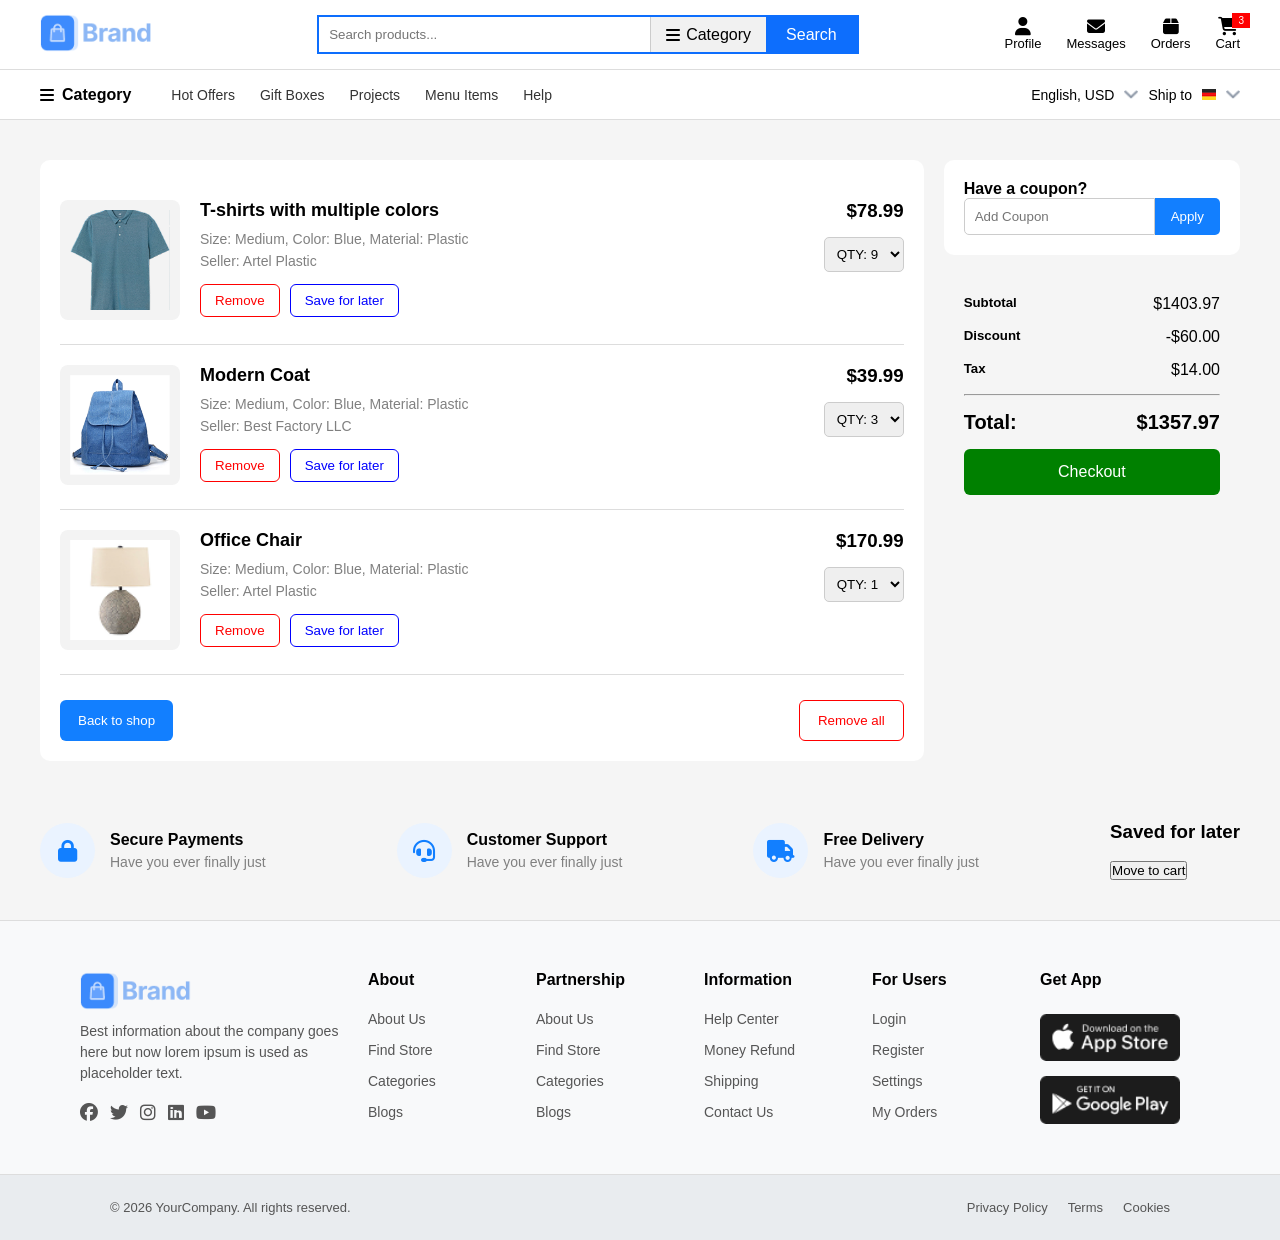
==== addtocart.html @ 7b9c89c0 "add some new feature in prvious file and start addtpcart page" ====
<!doctype html>
<html lang="en">

<head>
  <meta charset="UTF-8" />
  <meta name="viewport" content="width=device-width, initial-scale=1.0" />
  <title>Add To Cart</title>
  <link rel="stylesheet" href="addtocart.css" />
  <link rel="stylesheet" href="https://cdnjs.cloudflare.com/ajax/libs/font-awesome/6.5.1/css/all.min.css"/>
</head>

<body>
  <div class="wrapper">
    <div id="header"></div>
    <!-- selected products in cart -->
    <section class="above-section">

      <!-- LEFT SIDE -->
      <section class="cart-product">

        <!-- PRODUCT 1 -->
        <article class="product-card">

          <div class="product-info">

            <figure>
              <img src="/assets/Layout/alibaba/Image/cloth/Bitmap.png" alt="T-shirt">
            </figure>

            <div class="product-text">
              <h4>T-shirts with multiple colors</h4>

              <p>Size: Medium, Color: Blue, Material: Plastic</p>

              <p>Seller: Artel Plastic</p>

              <div class="buttons">
                <button class="remove-btn">Remove</button>
                <button class="save-btn">Save for later</button>
              </div>
            </div>

          </div>

          <aside class="product-price">
            <h3>$78.99</h3>

            <select>
              <option>QTY: 9</option>
            </select>
          </aside>

        </article>

        <!-- PRODUCT 2 -->
        <article class="product-card">

          <div class="product-info">

            <figure>
              <img src="/assets/Layout/alibaba/Image/cloth/image 26.png" alt="Coat">
            </figure>

            <div class="product-text">
              <h4>Modern Coat</h4>

              <p>Size: Medium, Color: Blue, Material: Plastic</p>

              <p>Seller: Best Factory LLC</p>

              <div class="buttons">
                <button class="remove-btn">Remove</button>
                <button class="save-btn">Save for later</button>
              </div>
            </div>

          </div>

          <aside class="product-price">
            <h3>$39.99</h3>

            <select>
              <option>QTY: 3</option>
            </select>
          </aside>

        </article>

        <!-- PRODUCT 3 -->
        <article class="product-card">

          <div class="product-info">

            <figure>
              <img src="/assets/Image/interior/6.png" alt="Chair">
            </figure>

            <div class="product-text">
              <h4>Office Chair</h4>

              <p>Size: Medium, Color: Blue, Material: Plastic</p>

              <p>Seller: Artel Plastic</p>

              <div class="buttons">
                <button class="remove-btn">Remove</button>
                <button class="save-btn">Save for later</button>
              </div>
            </div>

          </div>

          <aside class="product-price">
            <h3>$170.99</h3>

            <select>
              <option>QTY: 1</option>
            </select>
          </aside>

        </article>

        <!-- CART BUTTONS -->
        <footer class="cart-buttons">
          <button class="back-btn">Back to shop</button>
          <button class="remove-all-btn">Remove all</button>
        </footer>

      </section>

      <!-- RIGHT SIDE -->
      <aside class="right-side">

        <!-- COUPON -->
        <section class="coupon">

          <h4>Have a coupon?</h4>

          <div class="coupon-input">
            <input type="text" placeholder="Add Coupon">

            <button>Apply</button>
          </div>

        </section>

        <!-- CHECKOUT -->
        <section class="checkout">

          <div>
            <h5>Subtotal</h5>
            <p>$1403.97</p>
          </div>

          <div>
            <h5>Discount</h5>
            <p>-$60.00</p>
          </div>

          <div>
            <h5>Tax</h5>
            <p>$14.00</p>
          </div>

          <hr>

          <div class="total">
            <h4>Total:</h4>
            <p>$1357.97</p>
          </div>

          <button>Checkout</button>

        </section>

      </aside>

    </section>
    <div class="services">

  <div class="service-box">
    <i class="fa-solid fa-lock"></i>

    <div>
      <h5>Secure Payments</h5>
      <p>Have you ever finally just</p>
    </div>
  </div>

  <div class="service-box">
    <i class="fa-solid fa-headset"></i>

    <div>
      <h5>Customer Support</h5>
      <p>Have you ever finally just</p>
    </div>
  </div>

  <div class="service-box">
    <i class="fa-solid fa-truck"></i>

    <div>
      <h5>Free Delivery</h5>
      <p>Have you ever finally just</p>
    </div>
  </div>
<section>
  <h3>Saved for later</h3>
  <div>
     <img />
     <p></p>
     <p></p>
     <button>Move to cart</button>
  </div>
</section>
</div>
  

  </div>
  <div id="footer"></div>
  </div>

  <script>
    fetch("header.html")
      .then((response) => response.text())
      .then((data) => {
        document.getElementById("header").innerHTML = data;
      });

    fetch("footer.html")
      .then((response) => response.text())
      .then((data) => {
        document.getElementById("footer").innerHTML = data;
      });
  </script>
</body>

</html>
---- addtocart.css ----
*{
    margin:0;
    padding:0;
    box-sizing:border-box;
    font-family:Arial, Helvetica, sans-serif;
}

body{
    background:#f5f5f5;
    color:black;
}

/* MAIN SECTION */

.above-section{
    display:flex;
    gap:20px;
    align-items:flex-start;
    margin:40px;
}

/* LEFT SIDE */

.cart-product{
    flex:3;
    background:white;
    padding:20px;
    border-radius:10px;
}

/* PRODUCT CARD */

.product-card{
    display:flex;
    justify-content:space-between;
    align-items:flex-start;
    padding:20px 0;
    border-bottom:1px solid #ddd;
}

/* IMAGE + TEXT */

.product-info{
    display:flex;
    gap:20px;
}

.product-info img{
    width:120px;
    height:120px;
    object-fit:cover;
    border-radius:8px;
    background:#f3f3f3;
    padding:10px;
}

.product-text h4{
    margin-bottom:10px;
    font-size:18px;
}

.product-text p{
    color:gray;
    margin-bottom:6px;
    font-size:14px;
}

/* BUTTONS */

.buttons{
    display:flex;
    gap:10px;
    margin-top:15px;
}

.remove-btn{
    background:white;
    color:red;
    border:1px solid red;
    padding:8px 14px;
    border-radius:6px;
    cursor:pointer;
}

.save-btn{
    background:white;
    color:blue;
    border:1px solid blue;
    padding:8px 14px;
    border-radius:6px;
    cursor:pointer;
}

/* PRICE SIDE */

.product-price{
    text-align:right;
}

.product-price h3{
    margin-bottom:15px;
}

.product-price select{
    padding:8px;
    border-radius:5px;
    border:1px solid #ccc;
}

/* CART BUTTONS */

.cart-buttons{
    display:flex;
    justify-content:space-between;
    margin-top:25px;
}

.back-btn{
    background:#127fff;
    color:white;
    border:none;
    padding:12px 18px;
    border-radius:6px;
    cursor:pointer;
}

.remove-all-btn{
    background:white;
    color:red;
    border:1px solid red;
    padding:12px 18px;
    border-radius:6px;
    cursor:pointer;
}

/* RIGHT SIDE */

.right-side{
    flex:1;
    display:flex;
    flex-direction:column;
    gap:20px;
}

/* COUPON */

.coupon{
    background:white;
    padding:20px;
    border-radius:10px;
}

.coupon p{
    margin-bottom:15px;
    font-weight:bold;
}

.coupon-input{
    display:flex;
}

.coupon-input input{
    flex:1;
    padding:10px;
    border:1px solid #ccc;
    border-radius:5px 0 0 5px;
    outline:none;
}

.coupon-input button{
    padding:10px 16px;
    border:none;
    background:#127fff;
    color:white;
    border-radius:0 5px 5px 0;
    cursor:pointer;
}

/* CHECKOUT */

.checkout{
    padding:20px;
    border-radius:10px;
}

.checkout div{
    display:flex;
    justify-content:space-between;
    margin-bottom:15px;
}

.checkout hr{
    margin:15px 0;
}

.total h4,
.total p{
    font-size:20px;
    font-weight:bold;
}

.checkout button{
    width:100%;
    padding:14px;
    border:none;
    background:green;
    color:white;
    font-size:16px;
    border-radius:6px;
    cursor:pointer;
}
.services{
    display:flex;
    justify-content:space-between;
    align-items:center;
    gap:20px;
    margin:20px;
    padding:20px;
    border-radius:10px;
}

.service-box{
    display:flex;
    align-items:center;
    gap:15px;
    flex:1;
}

.service-box i{
    width:55px;
    height:55px;
    background:#eaf3ff;
    color:#127fff;
    border-radius:50%;
    display:flex;
    justify-content:center;
    align-items:center;
    font-size:22px;
}

.service-box h5{
    font-size:16px;
    margin-bottom:5px;
    color:black;
}

.service-box p{
    font-size:14px;
    color:gray;
}
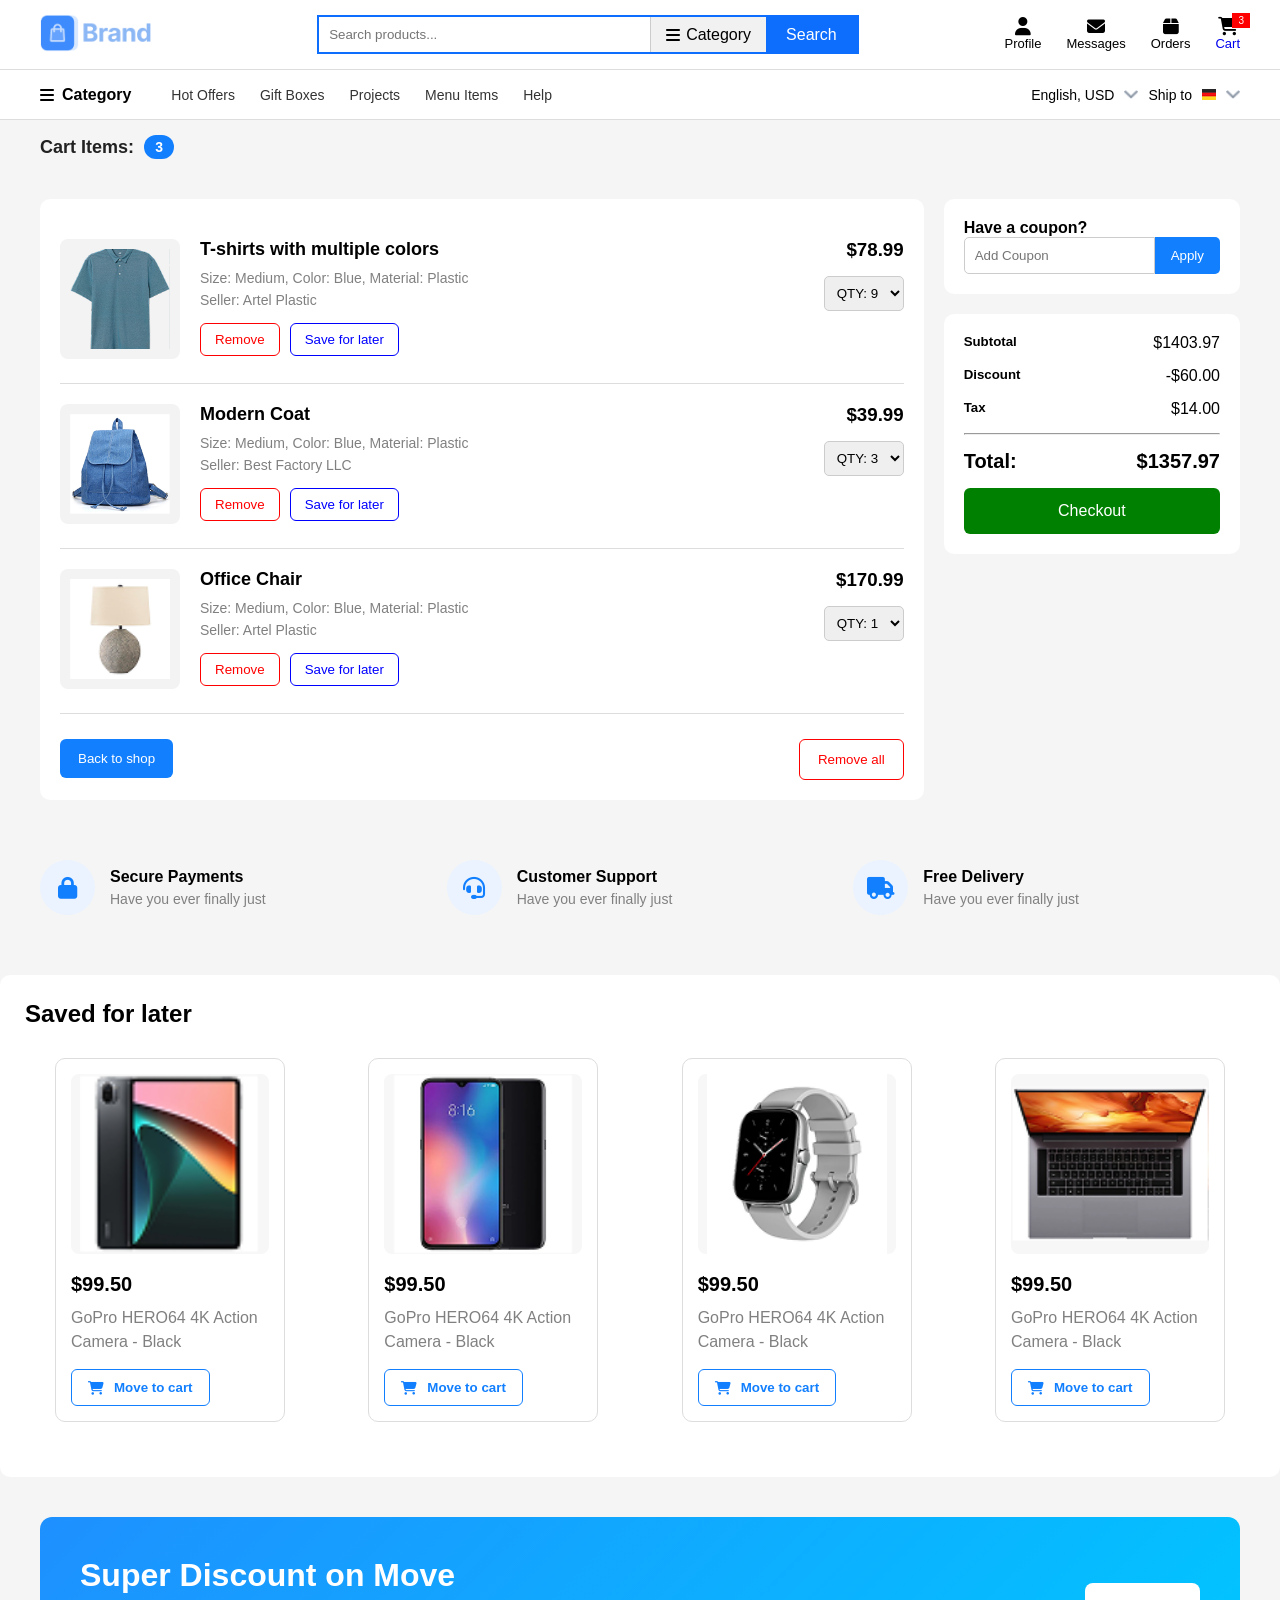
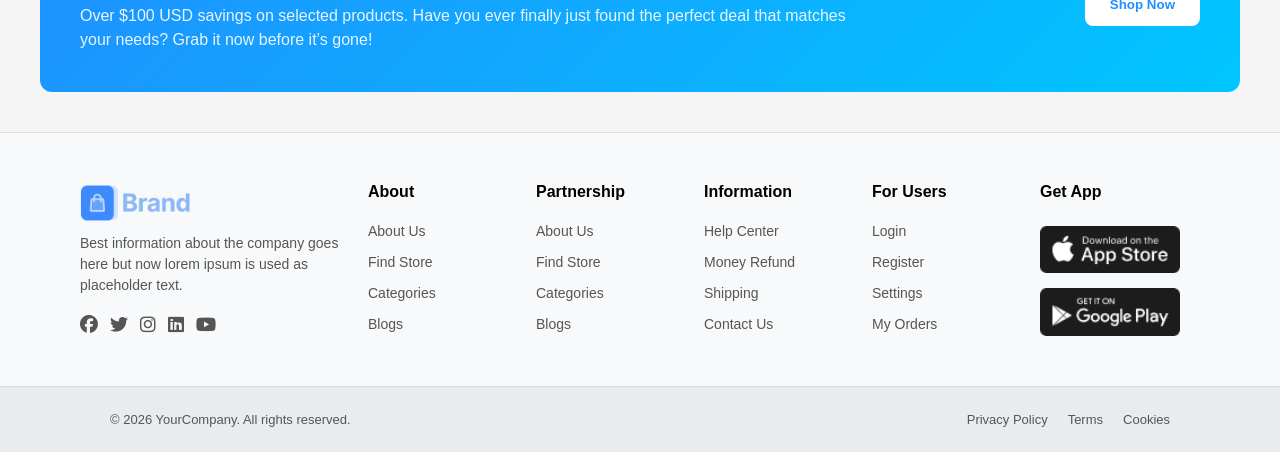
==== commit 40df827c: "complete add to cart functionality which is fully working and structured" ====
--- a/addtocart.html
+++ b/addtocart.html
@@ -12,6 +12,10 @@
 <body>
   <div class="wrapper">
     <div id="header"></div>
+    <h3 class="cart-header">
+  Cart Items:
+  <span id="cart-count">3</span>
+</h3>
     <!-- selected products in cart -->
     <section class="above-section">
 
@@ -122,7 +126,7 @@
 
         <!-- CART BUTTONS -->
         <footer class="cart-buttons">
-          <button class="back-btn">Back to shop</button>
+         <a href = "index.html"> <button class="back-btn" >Back to shop</button></a>
           <button class="remove-all-btn">Remove all</button>
         </footer>
 
@@ -204,18 +208,89 @@
       <p>Have you ever finally just</p>
     </div>
   </div>
-<section>
+
+</div>
+ 
+
+<section class="saved-section">
+
   <h3>Saved for later</h3>
-  <div>
-     <img />
-     <p></p>
-     <p></p>
-     <button>Move to cart</button>
-  </div>
+
+  <div class="saved-products">
+
+    <!-- CARD 1 -->
+    <article class="saved-card">
+      <img src="/assets/Image/tech/image 32.png" alt="camera">
+
+      <h4>$99.50</h4>
+
+      <p>GoPro HERO64 4K Action Camera - Black</p>
+
+      <button>
+        <i class="fa-solid fa-cart-shopping"></i>
+        Move to cart
+      </button>
+    </article>
+
+    <!-- CARD 2 -->
+    <article class="saved-card">
+      <img src="/assets/Image/tech/image 23.png" alt="mobile">
+
+      <h4>$99.50</h4>
+
+      <p>GoPro HERO64 4K Action Camera - Black</p>
+
+      <button>
+        <i class="fa-solid fa-cart-shopping"></i>
+        Move to cart
+      </button>
+    </article>
+
+    <!-- CARD 3 -->
+    <article class="saved-card">
+      <img src="/assets/Image/tech/8.png" alt="watch">
+
+      <h4>$99.50</h4>
+
+      <p>GoPro HERO64 4K Action Camera - Black</p>
+
+      <button>
+        <i class="fa-solid fa-cart-shopping"></i>
+        Move to cart
+      </button>
+    </article>
+
+    <!-- CARD 4 -->
+    <article class="saved-card">
+      <img src="/assets/Image/tech/image 34.png" alt="laptop">
+
+      <h4>$99.50</h4>
+
+      <p>GoPro HERO64 4K Action Camera - Black</p>
+
+      <button>
+        <i class="fa-solid fa-cart-shopping"></i>
+        Move to cart
+      </button>
+    </article>
+
+  </div>
+
 </section>
-</div>
-  
-
+ <section class="discount-banner">
+
+  <div class="discount-text">
+    <h1>Super Discount on Move</h1>
+    <p>
+      Over $100 USD savings on selected products. Have you ever finally just found the perfect deal that matches your needs? Grab it now before it’s gone!
+    </p>
+  </div>
+
+  <div class="discount-action">
+    <button>Shop Now</button>
+  </div>
+
+</section>
   </div>
   <div id="footer"></div>
   </div>
@@ -232,6 +307,71 @@
       .then((data) => {
         document.getElementById("footer").innerHTML = data;
       });
+
+  
+let cartCount = document.querySelectorAll(".product-card").length;
+const cartCountElement = document.getElementById("cart-count");
+
+
+function updateCartCount() {
+  cartCountElement.textContent = cartCount;
+}
+
+updateCartCount();
+
+document.querySelectorAll(".remove-btn").forEach((btn) => {
+  btn.addEventListener("click", (e) => {
+    const productCard = e.target.closest(".product-card");
+    productCard.remove();
+
+    cartCount--;
+    updateCartCount();
+    updateSubtotal();
+  });
+});
+
+
+document.querySelector(".remove-all-btn").addEventListener("click", () => {
+  document.querySelectorAll(".product-card").forEach((card) => card.remove());
+
+  cartCount = 0;
+  updateCartCount();
+  updateSubtotal();
+});
+
+
+document.querySelectorAll(".product-card").forEach((card) => {
+  const select = card.querySelector("select");
+
+  select.addEventListener("change", () => {
+    updateSubtotal();
+  });
+});
+
+function updateSubtotal() {
+  let subtotal = 0;
+
+  document.querySelectorAll(".product-card").forEach((card) => {
+    let priceText = card.querySelector(".product-price h3").textContent;
+    let price = parseFloat(priceText.replace("$", ""));
+
+    let qtyText = card.querySelector("select").value;
+    let qty = parseInt(qtyText.replace("QTY:", "").trim());
+
+    subtotal += price * qty;
+  });
+
+  document.querySelector(".checkout div p").textContent = "$" + subtotal.toFixed(2);
+
+
+}
+
+
+document.querySelectorAll(".save-btn").forEach((btn) => {
+  btn.addEventListener("click", () => {
+    alert("Item saved for later!");
+  });
+});
   </script>
 </body>
 
--- a/addtocart.css
+++ b/addtocart.css
@@ -10,7 +10,28 @@
     color:black;
 }
 
-/* MAIN SECTION */
+.cart-header{
+    display:flex;
+    align-items:center;
+    gap:10px;
+    font-size:18px;
+    font-weight:600;
+    color:#222;
+    margin: 15px 0  0 40px;
+}
+
+/* Cart number badge */
+#cart-count{
+    background:#127fff;
+    color:white;
+    padding:4px 10px;
+    border-radius:20px;
+    font-size:14px;
+    font-weight:bold;
+    display:inline-block;
+    min-width:30px;
+    text-align:center;
+}
 
 .above-section{
     display:flex;
@@ -181,12 +202,14 @@
 .checkout{
     padding:20px;
     border-radius:10px;
+     background-color: #fff;
 }
 
 .checkout div{
     display:flex;
     justify-content:space-between;
     margin-bottom:15px;
+   
 }
 
 .checkout hr{
@@ -247,4 +270,137 @@
 .service-box p{
     font-size:14px;
     color:gray;
+}
+.saved-section{
+    margin-top:40px;
+    background:white;
+    padding:25px;
+    border-radius:10px;
+}
+
+.saved-section h3{
+    margin-bottom:25px;
+    font-size:24px;
+    color:black;
+}
+
+/* FLEX CARDS */
+
+.saved-products{
+    display:flex;
+    gap:15px;
+    justify-content:space-between;
+    flex-wrap:wrap;
+    margin:30px
+    
+}
+
+/* CARD */
+
+.saved-card{
+    width:230px;
+    background:white;
+    border:1px solid #ddd;
+    border-radius:10px;
+    padding:15px;
+    transition:0.3s;
+}
+
+.saved-card:hover{
+    box-shadow:0 4px 12px rgba(0,0,0,0.1);
+}
+
+/* IMAGE */
+
+.saved-card img{
+    width:100%;
+    height:180px;
+    object-fit:contain;
+    background:#f7f7f7;
+    border-radius:8px;
+    margin-bottom:15px;
+}
+
+/* TEXT */
+
+.saved-card h4{
+    font-size:20px;
+    margin-bottom:10px;
+    color:black;
+}
+
+.saved-card p{
+    color:gray;
+    line-height:1.5;
+    margin-bottom:15px;
+}
+
+/* BUTTON */
+
+.saved-card button{
+    display:flex;
+    align-items:center;
+    gap:10px;
+    padding:10px 16px;
+    border:1px solid #127fff;
+    background:white;
+    color:#127fff;
+    border-radius:6px;
+    cursor:pointer;
+    font-weight:bold;
+    transition:0.3s;
+}
+
+.saved-card button:hover{
+    background:#127fff;
+    color:white;
+}
+
+.saved-card button i{
+    font-size:14px;
+}
+
+.discount-banner{
+    display:flex;
+    justify-content:space-between;
+    align-items:center;
+    padding:40px;
+    margin:40px;
+    border-radius:12px;
+
+    /* Gradient blue background */
+    background:linear-gradient(135deg, #1e90ff, #00c6ff);
+    color:white;
+}
+
+/* LEFT TEXT */
+.discount-text{
+    max-width:70%;
+}
+
+.discount-text h1{
+    font-size:32px;
+    margin-bottom:10px;
+}
+
+.discount-text p{
+    font-size:16px;
+    line-height:1.5;
+    opacity:0.9;
+}
+
+/* BUTTON SIDE */
+.discount-action button{
+    padding:14px 25px;
+    border:none;
+    border-radius:8px;
+    background:white;
+    color:#1e90ff;
+    font-weight:bold;
+    cursor:pointer;
+    transition:0.3s;
+}
+
+.discount-action button:hover{
+    background:#f1f1f1;
 }
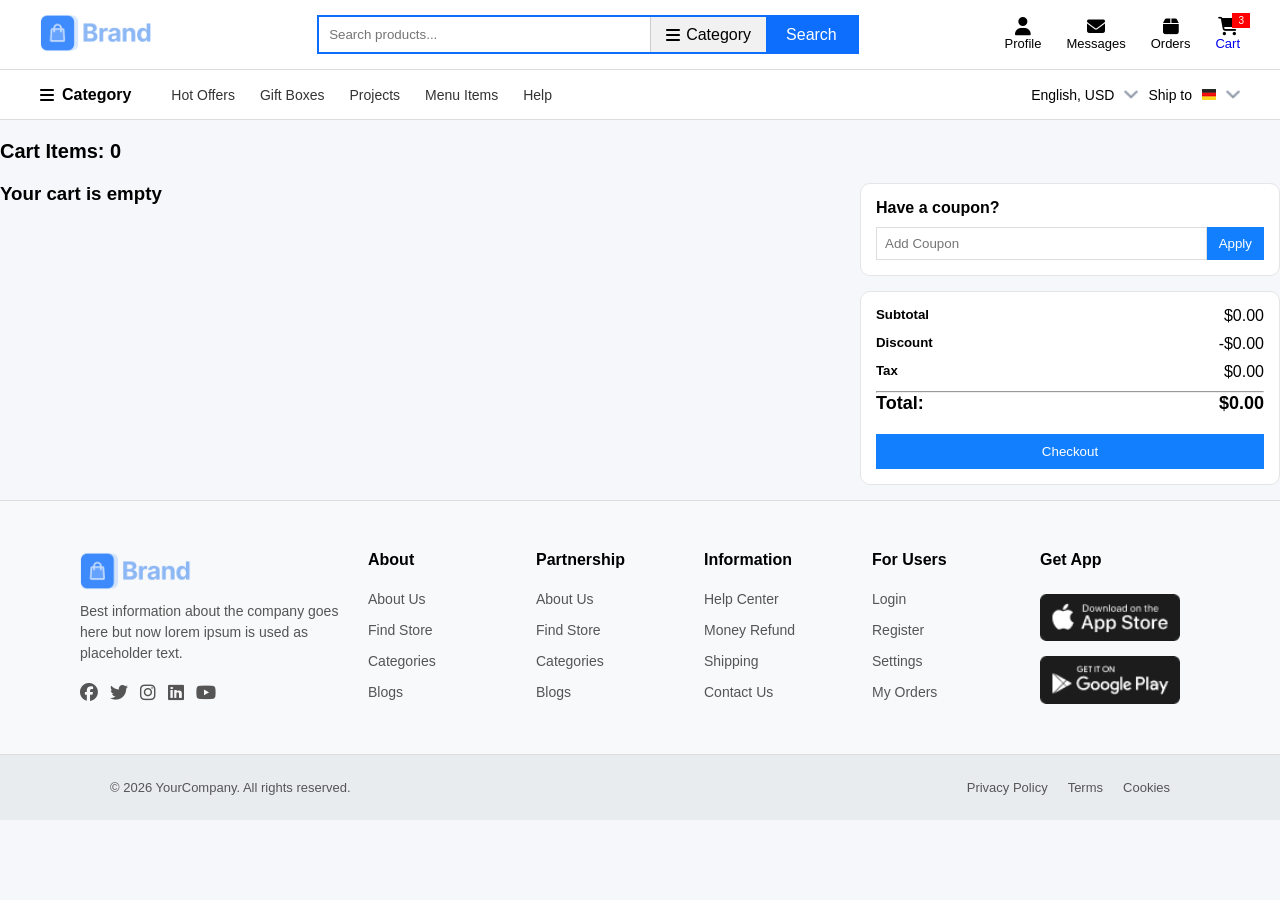
==== commit 0836f911: "feat: implement full ecommerce category and cart system with filters and dynamic product management " ====
--- a/addtocart.html
+++ b/addtocart.html
@@ -5,374 +5,76 @@
   <meta charset="UTF-8" />
   <meta name="viewport" content="width=device-width, initial-scale=1.0" />
   <title>Add To Cart</title>
+
   <link rel="stylesheet" href="addtocart.css" />
   <link rel="stylesheet" href="https://cdnjs.cloudflare.com/ajax/libs/font-awesome/6.5.1/css/all.min.css"/>
 </head>
 
 <body>
-  <div class="wrapper">
-    <div id="header"></div>
-    <h3 class="cart-header">
-  Cart Items:
-  <span id="cart-count">3</span>
-</h3>
-    <!-- selected products in cart -->
-    <section class="above-section">
 
-      <!-- LEFT SIDE -->
-      <section class="cart-product">
+<div class="wrapper">
 
-        <!-- PRODUCT 1 -->
-        <article class="product-card">
+  <div id="header"></div>
 
-          <div class="product-info">
+  <h3 class="cart-header">
+    Cart Items:
+    <span id="cart-count">0</span>
+  </h3>
 
-            <figure>
-              <img src="/assets/Layout/alibaba/Image/cloth/Bitmap.png" alt="T-shirt">
-            </figure>
+  <section class="above-section">
 
-            <div class="product-text">
-              <h4>T-shirts with multiple colors</h4>
+    <!-- LEFT SIDE CART -->
+    <section class="cart-product" id="cartContainer"></section>
 
-              <p>Size: Medium, Color: Blue, Material: Plastic</p>
+    <!-- RIGHT SIDE -->
+    <aside class="right-side">
 
-              <p>Seller: Artel Plastic</p>
+      <section class="coupon">
+        <h4>Have a coupon?</h4>
+        <div class="coupon-input">
+          <input type="text" placeholder="Add Coupon">
+          <button>Apply</button>
+        </div>
+      </section>
 
-              <div class="buttons">
-                <button class="remove-btn">Remove</button>
-                <button class="save-btn">Save for later</button>
-              </div>
-            </div>
+      <section class="checkout">
 
-          </div>
+        <div>
+          <h5>Subtotal</h5>
+          <p id="subtotal">$0</p>
+        </div>
 
-          <aside class="product-price">
-            <h3>$78.99</h3>
+        <div>
+          <h5>Discount</h5>
+          <p>-$0.00</p>
+        </div>
 
-            <select>
-              <option>QTY: 9</option>
-            </select>
-          </aside>
+        <div>
+          <h5>Tax</h5>
+          <p>$0.00</p>
+        </div>
 
-        </article>
+        <hr>
 
-        <!-- PRODUCT 2 -->
-        <article class="product-card">
+        <div class="total">
+          <h4>Total:</h4>
+          <p id="total">$0</p>
+        </div>
 
-          <div class="product-info">
-
-            <figure>
-              <img src="/assets/Layout/alibaba/Image/cloth/image 26.png" alt="Coat">
-            </figure>
-
-            <div class="product-text">
-              <h4>Modern Coat</h4>
-
-              <p>Size: Medium, Color: Blue, Material: Plastic</p>
-
-              <p>Seller: Best Factory LLC</p>
-
-              <div class="buttons">
-                <button class="remove-btn">Remove</button>
-                <button class="save-btn">Save for later</button>
-              </div>
-            </div>
-
-          </div>
-
-          <aside class="product-price">
-            <h3>$39.99</h3>
-
-            <select>
-              <option>QTY: 3</option>
-            </select>
-          </aside>
-
-        </article>
-
-        <!-- PRODUCT 3 -->
-        <article class="product-card">
-
-          <div class="product-info">
-
-            <figure>
-              <img src="/assets/Image/interior/6.png" alt="Chair">
-            </figure>
-
-            <div class="product-text">
-              <h4>Office Chair</h4>
-
-              <p>Size: Medium, Color: Blue, Material: Plastic</p>
-
-              <p>Seller: Artel Plastic</p>
-
-              <div class="buttons">
-                <button class="remove-btn">Remove</button>
-                <button class="save-btn">Save for later</button>
-              </div>
-            </div>
-
-          </div>
-
-          <aside class="product-price">
-            <h3>$170.99</h3>
-
-            <select>
-              <option>QTY: 1</option>
-            </select>
-          </aside>
-
-        </article>
-
-        <!-- CART BUTTONS -->
-        <footer class="cart-buttons">
-         <a href = "index.html"> <button class="back-btn" >Back to shop</button></a>
-          <button class="remove-all-btn">Remove all</button>
-        </footer>
+        <button>Checkout</button>
 
       </section>
 
-      <!-- RIGHT SIDE -->
-      <aside class="right-side">
+    </aside>
 
-        <!-- COUPON -->
-        <section class="coupon">
+  </section>
 
-          <h4>Have a coupon?</h4>
-
-          <div class="coupon-input">
-            <input type="text" placeholder="Add Coupon">
-
-            <button>Apply</button>
-          </div>
-
-        </section>
-
-        <!-- CHECKOUT -->
-        <section class="checkout">
-
-          <div>
-            <h5>Subtotal</h5>
-            <p>$1403.97</p>
-          </div>
-
-          <div>
-            <h5>Discount</h5>
-            <p>-$60.00</p>
-          </div>
-
-          <div>
-            <h5>Tax</h5>
-            <p>$14.00</p>
-          </div>
-
-          <hr>
-
-          <div class="total">
-            <h4>Total:</h4>
-            <p>$1357.97</p>
-          </div>
-
-          <button>Checkout</button>
-
-        </section>
-
-      </aside>
-
-    </section>
-    <div class="services">
-
-  <div class="service-box">
-    <i class="fa-solid fa-lock"></i>
-
-    <div>
-      <h5>Secure Payments</h5>
-      <p>Have you ever finally just</p>
-    </div>
-  </div>
-
-  <div class="service-box">
-    <i class="fa-solid fa-headset"></i>
-
-    <div>
-      <h5>Customer Support</h5>
-      <p>Have you ever finally just</p>
-    </div>
-  </div>
-
-  <div class="service-box">
-    <i class="fa-solid fa-truck"></i>
-
-    <div>
-      <h5>Free Delivery</h5>
-      <p>Have you ever finally just</p>
-    </div>
-  </div>
+  <div id="footer"></div>
 
 </div>
- 
 
-<section class="saved-section">
+<script src="products.js"></script>
+<script src="addtocart.js"></script>
 
-  <h3>Saved for later</h3>
-
-  <div class="saved-products">
-
-    <!-- CARD 1 -->
-    <article class="saved-card">
-      <img src="/assets/Image/tech/image 32.png" alt="camera">
-
-      <h4>$99.50</h4>
-
-      <p>GoPro HERO64 4K Action Camera - Black</p>
-
-      <button>
-        <i class="fa-solid fa-cart-shopping"></i>
-        Move to cart
-      </button>
-    </article>
-
-    <!-- CARD 2 -->
-    <article class="saved-card">
-      <img src="/assets/Image/tech/image 23.png" alt="mobile">
-
-      <h4>$99.50</h4>
-
-      <p>GoPro HERO64 4K Action Camera - Black</p>
-
-      <button>
-        <i class="fa-solid fa-cart-shopping"></i>
-        Move to cart
-      </button>
-    </article>
-
-    <!-- CARD 3 -->
-    <article class="saved-card">
-      <img src="/assets/Image/tech/8.png" alt="watch">
-
-      <h4>$99.50</h4>
-
-      <p>GoPro HERO64 4K Action Camera - Black</p>
-
-      <button>
-        <i class="fa-solid fa-cart-shopping"></i>
-        Move to cart
-      </button>
-    </article>
-
-    <!-- CARD 4 -->
-    <article class="saved-card">
-      <img src="/assets/Image/tech/image 34.png" alt="laptop">
-
-      <h4>$99.50</h4>
-
-      <p>GoPro HERO64 4K Action Camera - Black</p>
-
-      <button>
-        <i class="fa-solid fa-cart-shopping"></i>
-        Move to cart
-      </button>
-    </article>
-
-  </div>
-
-</section>
- <section class="discount-banner">
-
-  <div class="discount-text">
-    <h1>Super Discount on Move</h1>
-    <p>
-      Over $100 USD savings on selected products. Have you ever finally just found the perfect deal that matches your needs? Grab it now before it’s gone!
-    </p>
-  </div>
-
-  <div class="discount-action">
-    <button>Shop Now</button>
-  </div>
-
-</section>
-  </div>
-  <div id="footer"></div>
-  </div>
-
-  <script>
-    fetch("header.html")
-      .then((response) => response.text())
-      .then((data) => {
-        document.getElementById("header").innerHTML = data;
-      });
-
-    fetch("footer.html")
-      .then((response) => response.text())
-      .then((data) => {
-        document.getElementById("footer").innerHTML = data;
-      });
-
-  
-let cartCount = document.querySelectorAll(".product-card").length;
-const cartCountElement = document.getElementById("cart-count");
-
-
-function updateCartCount() {
-  cartCountElement.textContent = cartCount;
-}
-
-updateCartCount();
-
-document.querySelectorAll(".remove-btn").forEach((btn) => {
-  btn.addEventListener("click", (e) => {
-    const productCard = e.target.closest(".product-card");
-    productCard.remove();
-
-    cartCount--;
-    updateCartCount();
-    updateSubtotal();
-  });
-});
-
-
-document.querySelector(".remove-all-btn").addEventListener("click", () => {
-  document.querySelectorAll(".product-card").forEach((card) => card.remove());
-
-  cartCount = 0;
-  updateCartCount();
-  updateSubtotal();
-});
-
-
-document.querySelectorAll(".product-card").forEach((card) => {
-  const select = card.querySelector("select");
-
-  select.addEventListener("change", () => {
-    updateSubtotal();
-  });
-});
-
-function updateSubtotal() {
-  let subtotal = 0;
-
-  document.querySelectorAll(".product-card").forEach((card) => {
-    let priceText = card.querySelector(".product-price h3").textContent;
-    let price = parseFloat(priceText.replace("$", ""));
-
-    let qtyText = card.querySelector("select").value;
-    let qty = parseInt(qtyText.replace("QTY:", "").trim());
-
-    subtotal += price * qty;
-  });
-
-  document.querySelector(".checkout div p").textContent = "$" + subtotal.toFixed(2);
-
-
-}
-
-
-document.querySelectorAll(".save-btn").forEach((btn) => {
-  btn.addEventListener("click", () => {
-    alert("Item saved for later!");
-  });
-});
-  </script>
 </body>
-
 </html>
--- a/addtocart.css
+++ b/addtocart.css
@@ -1,406 +1,143 @@
 *{
-    margin:0;
-    padding:0;
-    box-sizing:border-box;
-    font-family:Arial, Helvetica, sans-serif;
+  margin:0;
+  padding:0;
+  box-sizing:border-box;
+  font-family:Arial;
 }
 
 body{
-    background:#f5f5f5;
-    color:black;
+  background:#f5f7fa;
 }
 
+/* WRAPPER */
+
+/* HEADER */
 .cart-header{
-    display:flex;
-    align-items:center;
-    gap:10px;
-    font-size:18px;
-    font-weight:600;
-    color:#222;
-    margin: 15px 0  0 40px;
+  margin:20px 0;
+  font-size:20px;
 }
 
-/* Cart number badge */
-#cart-count{
-    background:#127fff;
-    color:white;
-    padding:4px 10px;
-    border-radius:20px;
-    font-size:14px;
-    font-weight:bold;
-    display:inline-block;
-    min-width:30px;
-    text-align:center;
+/* MAIN LAYOUT */
+.above-section{
+  display:flex;
+  gap:20px;
 }
 
-.above-section{
-    display:flex;
-    gap:20px;
-    align-items:flex-start;
-    margin:40px;
-}
-
-/* LEFT SIDE */
-
+/* LEFT CART */
 .cart-product{
-    flex:3;
-    background:white;
-    padding:20px;
-    border-radius:10px;
+  flex:2;
 }
 
 /* PRODUCT CARD */
-
 .product-card{
-    display:flex;
-    justify-content:space-between;
-    align-items:flex-start;
-    padding:20px 0;
-    border-bottom:1px solid #ddd;
+  background:white;
+  display:flex;
+  justify-content:space-between;
+  padding:15px;
+  border-radius:10px;
+  margin-bottom:15px;
+  border:1px solid #e5e5e5;
 }
 
-/* IMAGE + TEXT */
-
 .product-info{
-    display:flex;
-    gap:20px;
+  display:flex;
+  gap:15px;
 }
 
 .product-info img{
-    width:120px;
-    height:120px;
-    object-fit:cover;
-    border-radius:8px;
-    background:#f3f3f3;
-    padding:10px;
+  width:90px;
+  height:90px;
+  object-fit:contain;
 }
 
 .product-text h4{
-    margin-bottom:10px;
-    font-size:18px;
+  margin-bottom:5px;
 }
 
 .product-text p{
-    color:gray;
-    margin-bottom:6px;
-    font-size:14px;
+  font-size:13px;
+  color:#666;
+  margin-bottom:5px;
 }
 
-/* BUTTONS */
-
-.buttons{
-    display:flex;
-    gap:10px;
-    margin-top:15px;
+.buttons button{
+  margin-right:8px;
+  padding:6px 10px;
+  border:none;
+  cursor:pointer;
+  font-size:12px;
 }
 
 .remove-btn{
-    background:white;
-    color:red;
-    border:1px solid red;
-    padding:8px 14px;
-    border-radius:6px;
-    cursor:pointer;
+  background:#ff4d4d;
+  color:white;
 }
 
 .save-btn{
-    background:white;
-    color:blue;
-    border:1px solid blue;
-    padding:8px 14px;
-    border-radius:6px;
-    cursor:pointer;
+  background:#eee;
 }
 
-/* PRICE SIDE */
-
+/* PRICE */
 .product-price{
-    text-align:right;
+  text-align:right;
 }
 
 .product-price h3{
-    margin-bottom:15px;
-}
-
-.product-price select{
-    padding:8px;
-    border-radius:5px;
-    border:1px solid #ccc;
-}
-
-/* CART BUTTONS */
-
-.cart-buttons{
-    display:flex;
-    justify-content:space-between;
-    margin-top:25px;
-}
-
-.back-btn{
-    background:#127fff;
-    color:white;
-    border:none;
-    padding:12px 18px;
-    border-radius:6px;
-    cursor:pointer;
-}
-
-.remove-all-btn{
-    background:white;
-    color:red;
-    border:1px solid red;
-    padding:12px 18px;
-    border-radius:6px;
-    cursor:pointer;
+  margin-bottom:10px;
 }
 
 /* RIGHT SIDE */
-
 .right-side{
-    flex:1;
-    display:flex;
-    flex-direction:column;
-    gap:20px;
+  flex:1;
 }
 
 /* COUPON */
-
-.coupon{
-    background:white;
-    padding:20px;
-    border-radius:10px;
-}
-
-.coupon p{
-    margin-bottom:15px;
-    font-weight:bold;
+.coupon, .checkout{
+  background:white;
+  padding:15px;
+  border-radius:10px;
+  margin-bottom:15px;
+  border:1px solid #e5e5e5;
 }
 
 .coupon-input{
-    display:flex;
+  display:flex;
+  margin-top:10px;
 }
 
 .coupon-input input{
-    flex:1;
-    padding:10px;
-    border:1px solid #ccc;
-    border-radius:5px 0 0 5px;
-    outline:none;
+  flex:1;
+  padding:8px;
+  border:1px solid #ddd;
 }
 
 .coupon-input button{
-    padding:10px 16px;
-    border:none;
-    background:#127fff;
-    color:white;
-    border-radius:0 5px 5px 0;
-    cursor:pointer;
+  padding:8px 12px;
+  border:none;
+  background:#127fff;
+  color:white;
 }
 
 /* CHECKOUT */
-
-.checkout{
-    padding:20px;
-    border-radius:10px;
-     background-color: #fff;
+.checkout div{
+  display:flex;
+  justify-content:space-between;
+  margin-bottom:10px;
 }
 
-.checkout div{
-    display:flex;
-    justify-content:space-between;
-    margin-bottom:15px;
-   
-}
-
-.checkout hr{
-    margin:15px 0;
-}
-
-.total h4,
-.total p{
-    font-size:20px;
-    font-weight:bold;
+.total{
+  display:flex;
+  justify-content:space-between;
+  font-weight:bold;
+  font-size:18px;
 }
 
 .checkout button{
-    width:100%;
-    padding:14px;
-    border:none;
-    background:green;
-    color:white;
-    font-size:16px;
-    border-radius:6px;
-    cursor:pointer;
-}
-.services{
-    display:flex;
-    justify-content:space-between;
-    align-items:center;
-    gap:20px;
-    margin:20px;
-    padding:20px;
-    border-radius:10px;
-}
-
-.service-box{
-    display:flex;
-    align-items:center;
-    gap:15px;
-    flex:1;
-}
-
-.service-box i{
-    width:55px;
-    height:55px;
-    background:#eaf3ff;
-    color:#127fff;
-    border-radius:50%;
-    display:flex;
-    justify-content:center;
-    align-items:center;
-    font-size:22px;
-}
-
-.service-box h5{
-    font-size:16px;
-    margin-bottom:5px;
-    color:black;
-}
-
-.service-box p{
-    font-size:14px;
-    color:gray;
-}
-.saved-section{
-    margin-top:40px;
-    background:white;
-    padding:25px;
-    border-radius:10px;
-}
-
-.saved-section h3{
-    margin-bottom:25px;
-    font-size:24px;
-    color:black;
-}
-
-/* FLEX CARDS */
-
-.saved-products{
-    display:flex;
-    gap:15px;
-    justify-content:space-between;
-    flex-wrap:wrap;
-    margin:30px
-    
-}
-
-/* CARD */
-
-.saved-card{
-    width:230px;
-    background:white;
-    border:1px solid #ddd;
-    border-radius:10px;
-    padding:15px;
-    transition:0.3s;
-}
-
-.saved-card:hover{
-    box-shadow:0 4px 12px rgba(0,0,0,0.1);
-}
-
-/* IMAGE */
-
-.saved-card img{
-    width:100%;
-    height:180px;
-    object-fit:contain;
-    background:#f7f7f7;
-    border-radius:8px;
-    margin-bottom:15px;
-}
-
-/* TEXT */
-
-.saved-card h4{
-    font-size:20px;
-    margin-bottom:10px;
-    color:black;
-}
-
-.saved-card p{
-    color:gray;
-    line-height:1.5;
-    margin-bottom:15px;
-}
-
-/* BUTTON */
-
-.saved-card button{
-    display:flex;
-    align-items:center;
-    gap:10px;
-    padding:10px 16px;
-    border:1px solid #127fff;
-    background:white;
-    color:#127fff;
-    border-radius:6px;
-    cursor:pointer;
-    font-weight:bold;
-    transition:0.3s;
-}
-
-.saved-card button:hover{
-    background:#127fff;
-    color:white;
-}
-
-.saved-card button i{
-    font-size:14px;
-}
-
-.discount-banner{
-    display:flex;
-    justify-content:space-between;
-    align-items:center;
-    padding:40px;
-    margin:40px;
-    border-radius:12px;
-
-    /* Gradient blue background */
-    background:linear-gradient(135deg, #1e90ff, #00c6ff);
-    color:white;
-}
-
-/* LEFT TEXT */
-.discount-text{
-    max-width:70%;
-}
-
-.discount-text h1{
-    font-size:32px;
-    margin-bottom:10px;
-}
-
-.discount-text p{
-    font-size:16px;
-    line-height:1.5;
-    opacity:0.9;
-}
-
-/* BUTTON SIDE */
-.discount-action button{
-    padding:14px 25px;
-    border:none;
-    border-radius:8px;
-    background:white;
-    color:#1e90ff;
-    font-weight:bold;
-    cursor:pointer;
-    transition:0.3s;
-}
-
-.discount-action button:hover{
-    background:#f1f1f1;
+  width:100%;
+  padding:10px;
+  background:#127fff;
+  color:white;
+  border:none;
+  margin-top:10px;
+  cursor:pointer;
 }
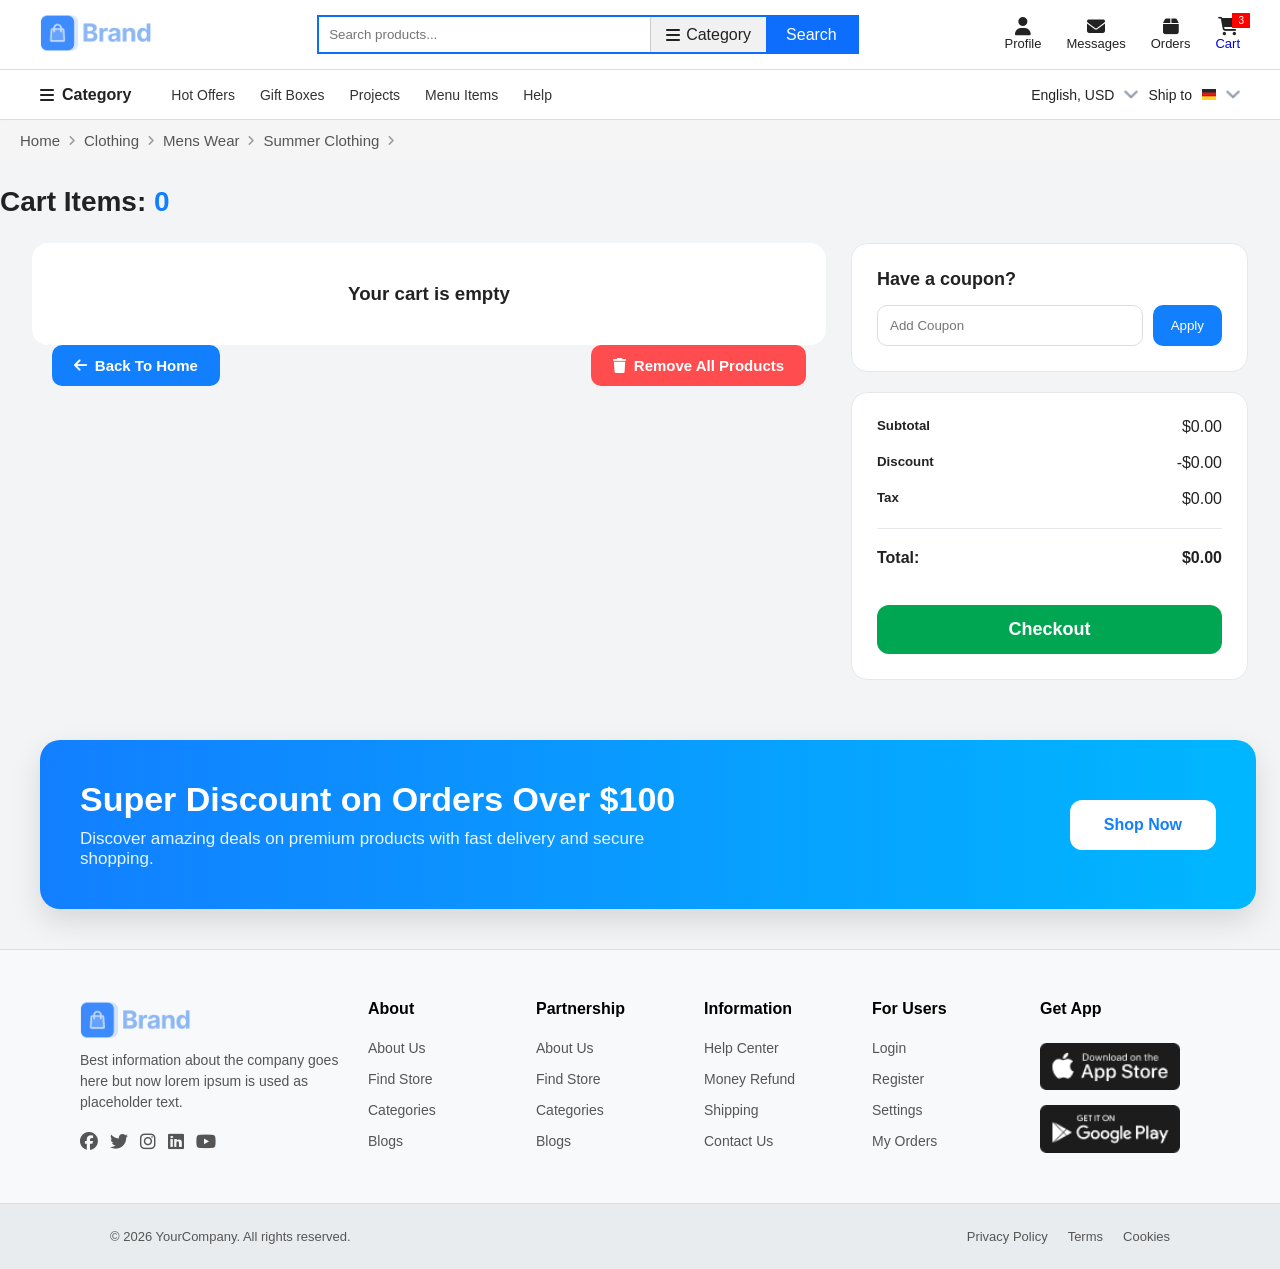
==== commit 91a760ed: "add every feature make every page responsive and also make it submission ready" ====
--- a/addtocart.html
+++ b/addtocart.html
@@ -15,17 +15,58 @@
 <div class="wrapper">
 
   <div id="header"></div>
+ <div class="breadcrumb">
 
+  <a href="index.html">
+    Home
+    <i class="fa-solid fa-angle-right"></i>
+  </a>
+
+  <a href="details.html">
+    Clothing
+    <i class="fa-solid fa-angle-right"></i>
+  </a>
+
+  <a href="#">
+    Mens Wear
+    <i class="fa-solid fa-angle-right"></i>
+  </a>
+
+  <a href="#">
+    Summer Clothing
+    <i class="fa-solid fa-angle-right"></i>
+  </a>
+
+</div>
   <h3 class="cart-header">
     Cart Items:
     <span id="cart-count">0</span>
   </h3>
+ 
 
   <section class="above-section">
 
     <!-- LEFT SIDE CART -->
-    <section class="cart-product" id="cartContainer"></section>
+  <section class="cart-product">
 
+  <div id="cartContainer"></div>
+
+  <!-- ACTION BUTTONS (BOTTOM LEFT SIDE) -->
+  <div class="cart-top-actions">
+
+     <a href="index.html" class="back-home-btn">
+       <i class="fa-solid fa-arrow-left"></i>
+       Back To Home
+     </a>
+
+     <button class="clear-cart-btn" onclick="clearCart()">
+       <i class="fa-solid fa-trash"></i>
+       Remove All Products
+     </button>
+
+  </div>
+
+</section>
     <!-- RIGHT SIDE -->
     <aside class="right-side">
 
@@ -68,7 +109,18 @@
     </aside>
 
   </section>
+<div class="discount-card">
+    
+    <div class="left-content">
+        <h2>Super Discount on Orders Over $100</h2>
+        <p>Discover amazing deals on premium products with fast delivery and secure shopping.</p>
+    </div>
 
+    <div class="right-content">
+        <button>Shop Now</button>
+    </div>
+ 
+</div>
   <div id="footer"></div>
 
 </div>
--- a/addtocart.css
+++ b/addtocart.css
@@ -1,143 +1,519 @@
 *{
-  margin:0;
-  padding:0;
-  box-sizing:border-box;
-  font-family:Arial;
+    margin:0;
+    padding:0;
+    box-sizing:border-box;
+    font-family:Arial, sans-serif;
 }
 
 body{
-  background:#f5f7fa;
-}
-
-/* WRAPPER */
-
-/* HEADER */
+    background:#f3f4f6;
+    color:#222;
+}
+
+.wrapper{
+    width:100%;
+}
+
+/* NAVBAR */
+#header{
+    width:100%;
+    position:sticky;
+    top:0;
+    z-index:1000;
+    background:white;
+}
+.breadcrumb {
+    display: flex;
+    align-items: center;
+    flex-wrap: wrap;
+    gap: 8px;
+    padding: 12px 20px;
+    background-color: #f5f5f5;
+    border-radius: 8px;
+    font-family: Arial, sans-serif;
+}
+
+.breadcrumb a {
+    text-decoration: none;
+    color: #555;
+    font-size: 15px;
+    display: flex;
+    align-items: center;
+    gap: 8px;
+    transition: 0.3s;
+}
+
+.breadcrumb a:hover {
+    color: #000;
+}
+
+.breadcrumb i {
+    font-size: 12px;
+    color: #999;
+}
+/* ALL PAGE CONTENT SPACING */
+.cart-header,
+.above-section,
+.discount-card{
+    width:95%;
+    max-width:1400px;
+    margin-left:auto;
+    margin-right:auto;
+}
+
+/* EXTRA TOP SPACE */
 .cart-header{
-  margin:20px 0;
-  font-size:20px;
-}
-
-/* MAIN LAYOUT */
+    margin-top:25px;
+    margin-bottom:25px;
+}
+
+
+
+/* =========================
+   CART HEADER
+========================= */
+
+.cart-header{
+    font-size:28px;
+    font-weight:700;
+    margin:25px 0;
+    color:#222;
+}
+
+#cart-count{
+    color:#127fff;
+}
+
+/* =========================
+   MAIN LAYOUT
+========================= */
+
 .above-section{
-  display:flex;
-  gap:20px;
-}
-
-/* LEFT CART */
+    display:flex;
+    gap:25px;
+    align-items:flex-start;
+}
+
+/* =========================
+   LEFT SIDE
+========================= */
+
 .cart-product{
-  flex:2;
+    flex:2;
 }
 
 /* PRODUCT CARD */
+
 .product-card{
-  background:white;
-  display:flex;
-  justify-content:space-between;
-  padding:15px;
-  border-radius:10px;
-  margin-bottom:15px;
-  border:1px solid #e5e5e5;
+    background:white;
+    border-radius:16px;
+    padding:20px;
+    margin-bottom:20px;
+
+    display:flex;
+    justify-content:space-between;
+    align-items:center;
+    gap:20px;
+
+    border:1px solid #e5e7eb;
+
+    transition:0.3s;
+}
+
+.product-card:hover{
+    transform:translateY(-3px);
+    box-shadow:0 10px 25px rgba(0,0,0,0.08);
 }
 
 .product-info{
-  display:flex;
-  gap:15px;
+    display:flex;
+    align-items:center;
+    gap:20px;
+}
+
+.product-info figure{
+    width:120px;
+    height:120px;
+    background:#f9fafb;
+    border-radius:12px;
+
+    display:flex;
+    align-items:center;
+    justify-content:center;
 }
 
 .product-info img{
-  width:90px;
-  height:90px;
-  object-fit:contain;
+    width:100px;
+    height:100px;
+    object-fit:contain;
 }
 
 .product-text h4{
-  margin-bottom:5px;
+    font-size:20px;
+    margin-bottom:8px;
 }
 
 .product-text p{
-  font-size:13px;
-  color:#666;
-  margin-bottom:5px;
+    color:#666;
+    margin-bottom:15px;
+    font-size:14px;
+}
+
+.buttons{
+    display:flex;
+    gap:10px;
+    flex-wrap:wrap;
 }
 
 .buttons button{
-  margin-right:8px;
-  padding:6px 10px;
-  border:none;
-  cursor:pointer;
-  font-size:12px;
+    padding:10px 16px;
+    border:none;
+    border-radius:8px;
+    cursor:pointer;
+    font-size:14px;
+    transition:0.3s;
 }
 
 .remove-btn{
-  background:#ff4d4d;
-  color:white;
+    background:#ff4d4f;
+    color:white;
+}
+
+.remove-btn:hover{
+    background:#e63b3d;
 }
 
 .save-btn{
-  background:#eee;
-}
-
-/* PRICE */
+    background:#f1f5f9;
+    color:#333;
+}
+
+.save-btn:hover{
+    background:#dbe3ea;
+}
+
+/* =========================
+   PRICE SECTION
+========================= */
+
 .product-price{
-  text-align:right;
+    text-align:right;
 }
 
 .product-price h3{
-  margin-bottom:10px;
-}
-
-/* RIGHT SIDE */
+    font-size:24px;
+    color:#127fff;
+    margin-bottom:15px;
+}
+
+.product-price select{
+    padding:10px;
+    border-radius:8px;
+    border:1px solid #ddd;
+    cursor:pointer;
+}
+
+/* =========================
+   RIGHT SIDE
+========================= */
+
 .right-side{
-  flex:1;
-}
-
-/* COUPON */
-.coupon, .checkout{
-  background:white;
-  padding:15px;
-  border-radius:10px;
-  margin-bottom:15px;
-  border:1px solid #e5e5e5;
+    flex:1;
+    position:sticky;
+    top:20px;
+}
+
+/* COUPON + CHECKOUT */
+
+.coupon,
+.checkout{
+    background:white;
+    border-radius:16px;
+    padding:25px;
+    margin-bottom:20px;
+    border:1px solid #e5e7eb;
+}
+
+.coupon h4{
+    font-size:18px;
+    margin-bottom:15px;
 }
 
 .coupon-input{
-  display:flex;
-  margin-top:10px;
+    display:flex;
+    gap:10px;
 }
 
 .coupon-input input{
-  flex:1;
-  padding:8px;
-  border:1px solid #ddd;
+    flex:1;
+    padding:12px;
+    border:1px solid #ddd;
+    border-radius:10px;
+    outline:none;
 }
 
 .coupon-input button{
-  padding:8px 12px;
-  border:none;
-  background:#127fff;
-  color:white;
+    padding:12px 18px;
+    border:none;
+    background:#127fff;
+    color:white;
+    border-radius:10px;
+    cursor:pointer;
+    transition:0.3s;
+}
+
+.coupon-input button:hover{
+    background:#0d6ae0;
 }
 
 /* CHECKOUT */
+
 .checkout div{
-  display:flex;
-  justify-content:space-between;
-  margin-bottom:10px;
+    display:flex;
+    justify-content:space-between;
+    margin-bottom:18px;
+    font-size:16px;
+}
+
+.checkout hr{
+    margin:20px 0;
+    border:none;
+    border-top:1px solid #e5e7eb;
 }
 
 .total{
-  display:flex;
-  justify-content:space-between;
-  font-weight:bold;
-  font-size:18px;
+    font-size:22px;
+    font-weight:700;
 }
 
 .checkout button{
-  width:100%;
-  padding:10px;
-  background:#127fff;
-  color:white;
-  border:none;
-  margin-top:10px;
-  cursor:pointer;
-}+    width:100%;
+    padding:14px;
+    border:none;
+    border-radius:12px;
+    background:#00a651;
+    color:white;
+    font-size:18px;
+    font-weight:600;
+    margin-top:20px;
+    cursor:pointer;
+    transition:0.3s;
+}
+
+.checkout button:hover{
+    background:#008f45;
+}
+
+/* =========================
+   DISCOUNT CARD
+========================= */
+
+.discount-card{
+    margin:40px;
+    padding:40px;
+    border-radius:20px;
+
+    display:flex;
+    justify-content:space-between;
+    align-items:center;
+    gap:20px;
+
+    background:linear-gradient(90deg,#127fff,#00b7ff);
+
+    color:white;
+
+    box-shadow:0 12px 30px rgba(0,0,0,0.12);
+}
+
+.left-content h2{
+    font-size:34px;
+    margin-bottom:10px;
+}
+
+.left-content p{
+    font-size:17px;
+    opacity:0.9;
+    max-width:600px;
+}
+
+.right-content button{
+    padding:16px 34px;
+    border:none;
+    border-radius:12px;
+    background:white;
+    color:#127fff;
+    font-size:16px;
+    font-weight:bold;
+    cursor:pointer;
+    transition:0.3s;
+}
+
+.right-content button:hover{
+    transform:translateY(-3px);
+}
+
+/* =========================
+   EMPTY CART
+========================= */
+
+.cart-product h3{
+    background:white;
+    padding:40px;
+    border-radius:16px;
+    text-align:center;
+}
+/* =========================
+   TOP ACTION BUTTONS
+========================= */
+
+.cart-top-actions{
+    width:95%;
+    max-width:1400px;
+
+    margin:0 auto 20px;
+
+    display:flex;
+    justify-content:space-between;
+    align-items:center;
+    gap:15px;
+}
+
+.back-home-btn,
+.clear-cart-btn{
+    padding:12px 22px;
+    border:none;
+    border-radius:10px;
+    text-decoration:none;
+
+    display:flex;
+    align-items:center;
+    gap:8px;
+
+    font-size:15px;
+    font-weight:600;
+
+    cursor:pointer;
+    transition:0.3s;
+}
+
+.back-home-btn{
+    background:#127fff;
+    color:white;
+}
+
+.back-home-btn:hover{
+    background:#0d6ae0;
+}
+
+.clear-cart-btn{
+    background:#ff4d4f;
+    color:white;
+}
+
+.clear-cart-btn:hover{
+    background:#e63b3d;
+}
+
+/* MOBILE */
+
+@media(max-width:600px){
+
+    .cart-top-actions{
+        flex-direction:column;
+        align-items:stretch;
+    }
+
+    .back-home-btn,
+    .clear-cart-btn{
+        justify-content:center;
+    }
+
+}
+
+/* =========================
+   RESPONSIVE
+========================= */
+
+@media(max-width:992px){
+
+    .above-section{
+        flex-direction:column;
+    }
+
+    .right-side{
+        width:100%;
+        position:static;
+    }
+
+}
+
+@media(max-width:768px){
+
+    .product-card{
+        flex-direction:column;
+        align-items:flex-start;
+    }
+
+    .product-info{
+        flex-direction:column;
+        align-items:flex-start;
+    }
+
+    .product-price{
+        width:100%;
+        text-align:left;
+    }
+
+    .discount-card{
+        flex-direction:column;
+        text-align:center;
+        padding:30px 20px;
+    }
+
+    .left-content h2{
+        font-size:26px;
+    }
+
+    .right-content{
+        width:100%;
+    }
+
+    .right-content button{
+        width:100%;
+    }
+
+    .coupon-input{
+        flex-direction:column;
+    }
+
+    .coupon-input button{
+        width:100%;
+    }
+
+}
+
+@media(max-width:480px){
+
+    .cart-header{
+        font-size:22px;
+    }
+
+    .product-info figure{
+        width:100px;
+        height:100px;
+    }
+
+    .product-info img{
+        width:80px;
+        height:80px;
+    }
+
+    .product-text h4{
+        font-size:18px;
+    }
+
+    .left-content h2{
+        font-size:22px;
+    }
+
+}
